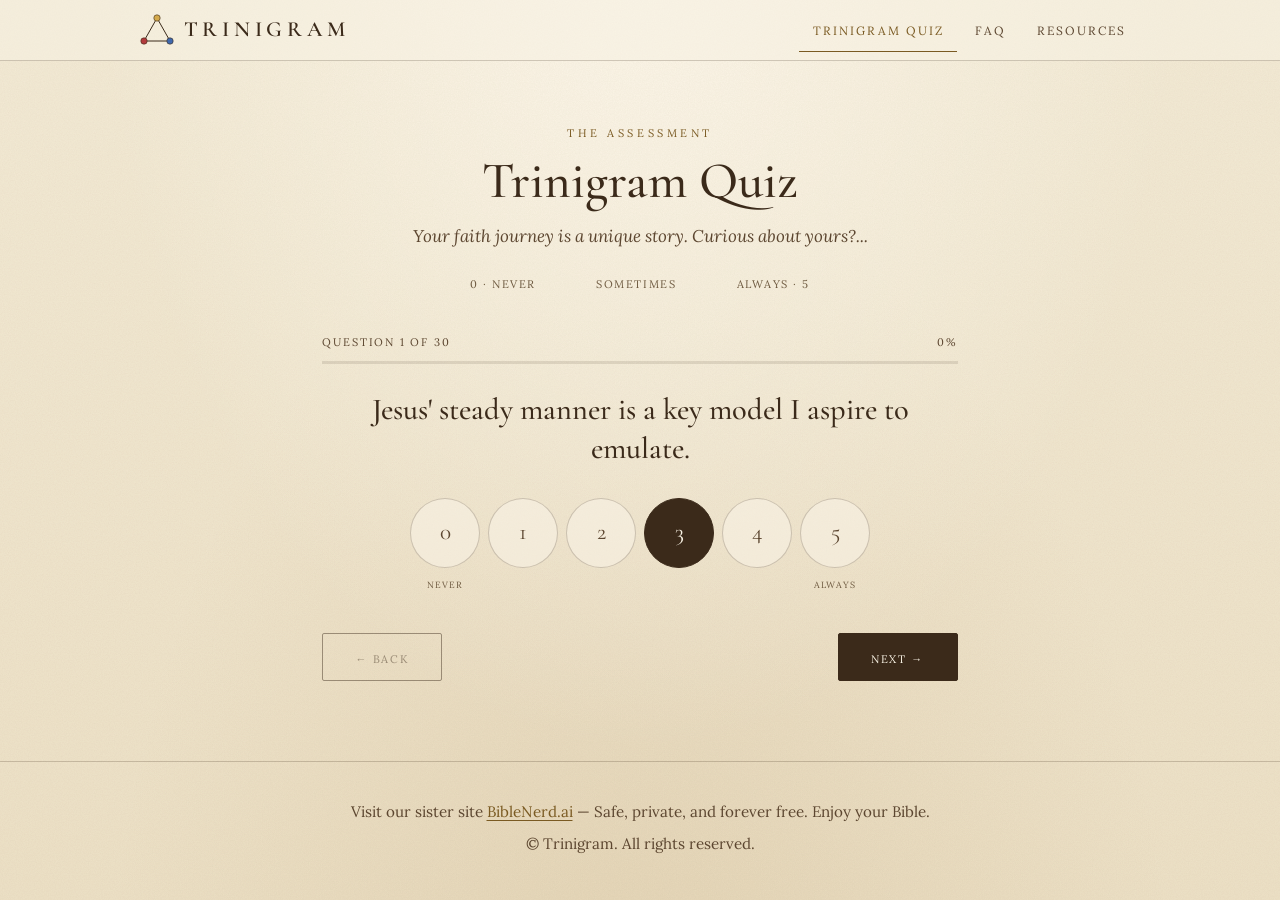
==== assessment/index.html @ 8eabbb0c "Quiet Manuscript static rebuild (preview, no CNAME yet)" ====
<!DOCTYPE html>
<html lang="en">
<head>
  <meta charset="UTF-8">
  <meta name="viewport" content="width=device-width, initial-scale=1.0">
  <meta name="referrer" content="no-referrer">
  <title>Trinigram Quiz</title>
  <meta name="description" content="Trinigram is a free, private, 5-minute quiz to explore your connections with Father, Son, and Spirit.">
  <link rel="preconnect" href="https://fonts.googleapis.com">
  <link rel="preconnect" href="https://fonts.gstatic.com" crossorigin>
  <link href="https://fonts.googleapis.com/css2?family=Cormorant+Garamond:ital,wght@0,400;0,500;0,600;1,400;1,500&family=Lora:ital,wght@0,400;0,500;0,600;1,400&display=swap" rel="stylesheet">
  <link rel="stylesheet" href="../css/style.css">
</head>
<body>
  <a class="skip-link" href="#main">Skip to content</a>
  <header class="site-header">
    <div class="bar">
      <a class="wordmark" href="../" aria-label="Trinigram home"><svg viewBox="0 0 34 32" aria-hidden="true" focusable="false">
  <polygon points="17,4 4,27 30,27" fill="none" stroke="#3b2a1a" stroke-width="1" stroke-linejoin="round"/>
  <circle cx="17" cy="4" r="3.2" fill="#d4a94a" stroke="#3b2a1a" stroke-width="0.6"/>
  <circle cx="4" cy="27" r="3.2" fill="#b23a3c" stroke="#3b2a1a" stroke-width="0.6"/>
  <circle cx="30" cy="27" r="3.2" fill="#3f68ad" stroke="#3b2a1a" stroke-width="0.6"/>
</svg><span>TRINIGRAM</span></a>
      <nav class="site-nav" aria-label="Main">
        <ul>
          <li><a href="../assessment/" aria-current="page">Trinigram Quiz</a></li>
          <li><a href="../dive-deeper/">FAQ</a></li>
          <li><a href="../books-articles/">Resources</a></li>
        </ul>
      </nav>
    </div>
  </header>
  <main id="main">
    <div class="column page-top">
      <div id="quiz-view">
        <span class="label">The Assessment</span>
        <h1>Trinigram Quiz</h1>
        <p class="lede">Your faith journey is a unique story. Curious about yours?...</p>
        <div class="scale-legend" aria-hidden="true"><span>0 · Never</span><span>Sometimes</span><span>Always · 5</span></div>

        <noscript><p class="center" style="margin-top:2rem">The quiz runs entirely in your browser and needs JavaScript turned on. Nothing is sent or stored.</p></noscript>

        <form id="quiz" class="hidden" novalidate>
          <div class="progress" aria-hidden="true">
            <div class="meta"><span id="progress-text">Question 1 of 30</span><span id="progress-pct">0%</span></div>
            <div class="track"><div class="fill" id="progress-fill" style="width:0%"></div></div>
          </div>
          <div id="live" class="sr-only" aria-live="polite" style="position:absolute;left:-9999px"></div>
          <fieldset class="question" id="question">
            <legend id="q-text" tabindex="-1"></legend>
            <div class="options" id="q-options"></div>
          </fieldset>
          <div class="quiz-nav">
            <button type="button" class="btn ghost" id="prev">← Back</button>
            <button type="button" class="btn" id="next">Next →</button>
          </div>
        </form>
      </div>

      <div id="results-view" class="hidden" tabindex="-1">
        <span class="label">Your Results</span>
        <h1>Your Trinigram Results</h1>

        <div class="ornament" aria-hidden="true"><span></span><span></span><span></span></div>

        <section aria-labelledby="r-balance">
          <h2 id="r-balance">Your Faith Balance</h2>
          <div id="results-venn"></div>
          <div class="bars">
            <div class="bar-row">
              <div class="bar-head"><span class="name t-g">Glory<span class="badge hidden" data-badge="glory"></span></span><span class="pct t-g" id="pct-glory"></span></div>
              <div class="bar-track"><div class="bar-fill g" id="bar-glory"></div></div>
              <p class="desc">Awareness of God's design</p>
            </div>
            <div class="bar-row">
              <div class="bar-head"><span class="name t-p">Pursuit<span class="badge hidden" data-badge="pursuit"></span></span><span class="pct t-p" id="pct-pursuit"></span></div>
              <div class="bar-track"><div class="bar-fill p" id="bar-pursuit"></div></div>
              <p class="desc">Following Jesus' example</p>
            </div>
            <div class="bar-row">
              <div class="bar-head"><span class="name t-a">Attunement<span class="badge hidden" data-badge="attunement"></span></span><span class="pct t-a" id="pct-attunement"></span></div>
              <div class="bar-track"><div class="bar-fill a" id="bar-attunement"></div></div>
              <p class="desc">Spirit's guidance awareness</p>
            </div>
          </div>
        </section>

        <div class="ornament" aria-hidden="true"><span></span><span></span><span></span></div>

        <section class="narrative" aria-labelledby="r-narr">
          <h2 id="r-narr">Your Faith Narrative</h2>
          <h3 class="t-g">Glory: Your Connection with the Father</h3>
          <p id="narr-glory"></p>
          <h3 class="t-p">Pursuit: Your Connection with Jesus</h3>
          <p id="narr-pursuit"></p>
          <h3 class="t-a">Attunement: Your Connection with the Spirit</h3>
          <p id="narr-attunement"></p>
        </section>

        <div class="ornament" aria-hidden="true"><span></span><span></span><span></span></div>

        <section aria-labelledby="r-thanks">
          <h2 id="r-thanks">Thank You for Participating!</h2>
          <p>Your Trinigram journey has just begun, and we're excited for the path ahead. Curious about what a balanced faith might look like? Scroll down and check out our "A Word About Balance" section.</p>
          <p>It's like a treasure map of spiritual growth—highlighting the keywords and nuances that can help you expand your awareness, deepen your connections, and navigate your unique faith journey with more intention and grace.</p>
          <div class="beta">
            <span class="caps">Beta Version</span>
            <p style="margin:0.4rem 0 0">Trinigram is currently in beta testing. We appreciate you trying out this early version. Personalized growth resources for each dimension are coming soon!</p>
          </div>
        </section>

        <div class="ornament" aria-hidden="true"><span></span><span></span><span></span></div>

        <section class="keywords" aria-labelledby="r-word">
          <h2 id="r-word">A Word About Balance</h2>
          <h3>The Interconnected Nature of Faith</h3>
          <p>Think of your faith journey not as separate lanes, but as a vibrant, interconnected ecosystem. Glory, Pursuit, and Attunement aren't isolated practices—they're deeply interwoven, each dimension enriching and informing the others.</p>
          <p>Like a living, breathing network, these practices create a multiplicity of spiritual experiences. When you deepen your awareness of God's design (Glory), it shapes how you follow Christ's example (Pursuit). As you tune into the Spirit's guidance (Attunement), it illuminates your understanding of both. They're not linear steps, but a dynamic, multidimensional dance—constantly moving, supporting, and revealing each other.</p>
          <p><em>This isn't about perfect balance, but about embracing the beautiful complexity of your spiritual landscape.</em></p>

          <h4 class="t-g">Glory: Recognizing the Father's Design</h4>
          <p class="sub">Your Expansion Playground</p>
          <p>Imagine walking through life with wonder-filled eyes. This is about seeing beauty in the everyday, celebrating creation's intricacy, and recognizing divine design in both grand landscapes and tiny moments.</p>
          <dl>
            <dt>Embrace More:</dt><dd>Wonder, Awe, Appreciation, Stewardship, Compassion, Gratitude, Reflection, Grace, Intentionality</dd>
            <dt>Gently Release:</dt><dd>Thanklessness, Ingratitude, Cynicism, Indifference, Criticism</dd>
          </dl>

          <h4 class="t-p">Pursuit: Following Christ's Example</h4>
          <p class="sub">Your Learning Studio</p>
          <p>This is about more than asking "What Would Jesus Do?" It's about deeply understanding Jesus's approach to life, relationships, and navigating complex human experiences.</p>
          <dl>
            <dt>Cultivate More:</dt><dd>Study, Example, Interactions, Mind of Christ, Contemplation, Wisdom, Humility, Gentleness, Intentionality, Compassionate Responses</dd>
            <dt>Gently Move Past:</dt><dd>Rigidity, Passivity, Inconsistency, Indecision, Superficial Engagement</dd>
          </dl>

          <h4 class="t-a">Attunement: Experiencing the Spirit's Guidance</h4>
          <p class="sub">Your Spiritual Listening Room</p>
          <p>This is about developing a sensitivity to divine whispers—learning to distinguish between noise and genuine spiritual guidance.</p>
          <dl>
            <dt>Amplify:</dt><dd>Awareness, Listening, Presence, Guidance, Peace, Discernment, Intuition, Alignment, Trust, Openness</dd>
            <dt>Gradually Soften:</dt><dd>Ego-centricity, Impulsiveness, Distraction, Busyness, Self-reliance</dd>
          </dl>

          <p class="closing">The Real Miracle? Balance isn't about perfection. It's about ongoing, graceful movement—expanding in some areas, gently releasing in others, always with compassion for yourself and others.</p>
        </section>

        <div class="ornament" aria-hidden="true"><span></span><span></span><span></span></div>

        <section class="center no-print" aria-labelledby="r-beta">
          <h2 id="r-beta">Beta Tester Feedback</h2>
          <p>Thank you for trying Trinigram! As a beta tester, your feedback is invaluable to us. Please take a moment to share your thoughts and help us improve.</p>
          <p><a class="btn ghost" href="https://forms.gle/3RPEUc8yTdZ2AuGF9" rel="noopener noreferrer">Give Feedback</a></p>
        </section>

        <div class="btn-row">
          <button type="button" class="btn ghost" id="retake">Retake Assessment</button>
          <button type="button" class="btn" id="print">Print Results</button>
          <button type="button" class="btn ghost" id="copy">Copy Summary</button>
        </div>
        <p class="center small no-print" id="status" role="status" aria-live="polite"></p>

        <div class="ornament" aria-hidden="true"><span></span><span></span><span></span></div>

        <section class="center no-print" aria-labelledby="r-faq">
          <h2 id="r-faq">Want to Understand Your Results Better?</h2>
          <p>Check out our FAQ to learn what your Trinigram balance means and how it shapes your faith journey.</p>
          <p><a class="btn" href="../dive-deeper/">View Frequently Asked Questions</a></p>
        </section>
      </div>
    </div>
  </main>
  <footer class="site-footer">
    <p>Visit our sister site <a href="https://biblenerd.ai/" rel="noopener noreferrer">BibleNerd.ai</a> — Safe, private, and forever free. Enjoy your Bible.</p>
    <p>© Trinigram. All rights reserved.</p>
  </footer>
  <script src="../js/quiz.js"></script>
</body>
</html>
---- css/style.css ----
/* Trinigram — "Quiet Manuscript"
   Static, no images, no tracking. Fonts: Google Fonts (Cormorant Garamond, Lora). */

:root {
  --parchment: #f4ebd6;
  --parchment-2: #ede1c6;
  --vellum: #f8f2e4;
  --ink: #3b2a1a;
  --ink-soft: #5c4630;
  --ink-faint: #6e5a40;
  --rule: rgba(59, 42, 26, 0.22);
  --rule-soft: rgba(59, 42, 26, 0.12);
  --gold: #7a5a22;        /* accent for text (AA on parchment) */

  /* Per-Person jewel tones: fills for diagrams, darker tones for labels */
  --glory-fill: #d4a94a;
  --pursuit-fill: #b23a3c;
  --attune-fill: #3f68ad;
  --glory-text: #7a5a22;
  --pursuit-text: #8a2226;
  --attune-text: #24427a;

  --column: 680px;
  --serif-display: "Cormorant Garamond", "Cormorant", Garamond, "EB Garamond", "Times New Roman", serif;
  --serif-body: "Lora", Georgia, "Times New Roman", serif;
}

*, *::before, *::after { box-sizing: border-box; }

html { -webkit-text-size-adjust: 100%; }

body {
  margin: 0;
  color: var(--ink);
  font-family: var(--serif-body);
  font-size: 1.0625rem;
  line-height: 1.75;
  background-color: var(--parchment);
  background-image:
    url("data:image/svg+xml;utf8,<svg xmlns='http://www.w3.org/2000/svg' width='220' height='220'><filter id='n'><feTurbulence type='fractalNoise' baseFrequency='0.85' numOctaves='3' stitchTiles='stitch'/><feColorMatrix values='0 0 0 0 0.23  0 0 0 0 0.16  0 0 0 0 0.10  0 0 0 0.07 0'/></filter><rect width='100%' height='100%' filter='url(%23n)'/></svg>"),
    radial-gradient(ellipse at 50% -10%, rgba(255, 250, 238, 0.85) 0%, rgba(255, 250, 238, 0) 60%),
    radial-gradient(ellipse at 50% 120%, rgba(160, 120, 60, 0.12) 0%, rgba(160, 120, 60, 0) 60%),
    linear-gradient(180deg, var(--parchment) 0%, var(--parchment-2) 100%);
  background-attachment: fixed;
  min-height: 100vh;
  display: flex;
  flex-direction: column;
}

a { color: var(--gold); text-decoration-thickness: 1px; text-underline-offset: 3px; }
a:hover { color: var(--ink); }
a:focus-visible, button:focus-visible, input:focus-visible + .opt-face, .btn:focus-visible {
  outline: 2px solid var(--gold);
  outline-offset: 3px;
}

.skip-link {
  position: absolute; left: -999px; top: 0;
  background: var(--vellum); color: var(--ink); padding: 0.5rem 1rem; z-index: 10;
}
.skip-link:focus { left: 1rem; top: 1rem; }

/* ---------- Header / nav ---------- */
.site-header {
  border-bottom: 1px solid var(--rule);
  background: rgba(248, 242, 228, 0.55);
}
.site-header .bar {
  max-width: 1040px;
  margin: 0 auto;
  padding: 0.5rem 1.25rem;
  display: flex;
  align-items: center;
  justify-content: space-between;
  gap: 0.75rem;
  flex-wrap: wrap;
}
.wordmark {
  display: inline-flex; align-items: center; gap: 0.6rem;
  min-height: 44px;
  color: var(--ink); text-decoration: none;
  font-family: var(--serif-display);
  font-weight: 600;
  font-size: 1.35rem;
  letter-spacing: 0.22em;
}
.wordmark:hover { color: var(--ink); }
.wordmark svg { width: 34px; height: 32px; flex: none; }

.site-nav ul { list-style: none; margin: 0; padding: 0; display: flex; flex-wrap: wrap; gap: 0.25rem; }
.site-nav a {
  display: inline-flex; align-items: center;
  min-height: 44px; padding: 0 0.85rem;
  font-variant-caps: all-small-caps;
  font-family: var(--serif-body);
  letter-spacing: 0.12em;
  font-size: 1.05rem;
  color: var(--ink-soft);
  text-decoration: none;
  border-bottom: 1px solid transparent;
}
.site-nav a:hover { color: var(--ink); border-bottom-color: var(--gold); }
.site-nav a[aria-current="page"] { color: var(--gold); border-bottom-color: var(--gold); }

@media (max-width: 560px) {
  .site-header .bar { justify-content: center; }
  .site-nav ul { justify-content: center; }
  .site-nav a { padding: 0 0.6rem; }
}

/* ---------- Layout ---------- */
main { flex: 1 0 auto; }
.column {
  max-width: var(--column);
  margin: 0 auto;
  padding: 0 1.4rem;
}
.page-top { padding-top: 3.5rem; }

h1, h2, h3, h4 {
  font-family: var(--serif-display);
  font-weight: 600;
  color: var(--ink);
  line-height: 1.2;
}
h1 { font-size: clamp(2.3rem, 6vw, 3.2rem); margin: 0 0 0.6rem; text-align: center; font-weight: 500; }
h2 { font-size: clamp(1.9rem, 4.6vw, 2.4rem); margin: 0 0 1.2rem; text-align: center; font-weight: 500; }
h3 { font-size: 1.5rem; margin: 2rem 0 0.6rem; }
h4 { font-size: 1.25rem; margin: 1.4rem 0 0.3rem; }
p { margin: 0 0 1.1rem; }

.label, .chapter {
  display: block;
  text-align: center;
  font-variant-caps: all-small-caps;
  letter-spacing: 0.22em;
  font-size: 1rem;
  color: var(--gold);
  margin-bottom: 0.4rem;
}
.lede { text-align: center; font-style: italic; color: var(--ink-soft); }
.center { text-align: center; }
.small { font-size: 0.92rem; color: var(--ink-faint); }
.accent { color: var(--gold); }
.caps { font-variant-caps: all-small-caps; letter-spacing: 0.08em; }

.section { padding: 1.5rem 0 1rem; }

/* Ornament between sections */
.ornament {
  display: flex; align-items: center; justify-content: center; gap: 0.9rem;
  margin: 3.2rem auto;
  max-width: 260px;
}
.ornament::before, .ornament::after {
  content: ""; flex: 1; height: 1px; background: var(--rule);
}
.ornament span {
  width: 5px; height: 5px; border-radius: 50%; background: var(--gold); opacity: 0.8;
  display: inline-block; margin: 0 2px;
}
.ornament span:nth-child(2) { width: 7px; height: 7px; transform: rotate(45deg); border-radius: 1px; }

/* Drop cap */
.dropcap::first-letter {
  float: left;
  font-family: var(--serif-display);
  font-weight: 600;
  font-size: 4.6em;
  line-height: 0.82;
  padding: 0.06em 0.1em 0 0;
  color: var(--gold);
}

/* Hero */
.hero { text-align: center; padding: 4.5rem 0 1rem; }
.hero h1 { font-size: clamp(2.4rem, 7vw, 3.6rem); }
.hero h1 .accent { font-style: italic; }
.hero .sub { font-style: italic; color: var(--ink-soft); margin-bottom: 1.6rem; }
.hero .fine { font-size: 0.92rem; color: var(--ink-faint); margin-top: 1.2rem; }
.hero .mark { width: 120px; height: 110px; margin: 0 auto 1.4rem; display: block; }

/* Buttons */
.btn {
  display: inline-flex; align-items: center; justify-content: center;
  min-height: 48px; padding: 0.6rem 1.6rem;
  font-family: var(--serif-body);
  font-size: 1rem;
  letter-spacing: 0.1em;
  font-variant-caps: all-small-caps;
  text-decoration: none;
  color: var(--vellum);
  background: var(--ink);
  border: 1px solid var(--ink);
  border-radius: 2px;
  cursor: pointer;
  transition: background 0.2s, color 0.2s;
}
.btn:hover { background: var(--gold); border-color: var(--gold); color: var(--vellum); }
.btn.ghost { background: transparent; color: var(--ink); }
.btn.ghost:hover { background: rgba(122, 90, 34, 0.08); color: var(--ink); border-color: var(--gold); }
.btn[disabled] { opacity: 0.45; cursor: not-allowed; }
.btn-row { display: flex; flex-wrap: wrap; gap: 0.75rem; justify-content: center; margin: 1.5rem 0; }

/* Living by Design list */
.persons { list-style: none; padding: 0; margin: 1.6rem 0; }
.persons li { padding: 0.9rem 0 0.9rem 1.6rem; border-top: 1px solid var(--rule-soft); position: relative; }
.persons li:last-child { border-bottom: 1px solid var(--rule-soft); }
.persons li::before {
  content: ""; position: absolute; left: 0; top: 1.45rem; width: 9px; height: 9px; border-radius: 50%;
}
.persons .g::before { background: var(--glory-fill); }
.persons .p::before { background: var(--pursuit-fill); }
.persons .a::before { background: var(--attune-fill); }
.persons strong { font-family: var(--serif-display); font-size: 1.25rem; font-weight: 600; display: block; }

.t-g { color: var(--glory-text); }
.t-p { color: var(--pursuit-text); }
.t-a { color: var(--attune-text); }
.t-g, .t-p, .t-a { font-weight: 600; }

/* Journey panels */
.journey { display: grid; grid-template-columns: 1fr 1fr; gap: 1.5rem; margin-top: 1.5rem; }
.panel {
  text-align: center;
  padding: 1.4rem 1.1rem 1.2rem;
  border-top: 1px solid var(--rule);
  border-bottom: 1px solid var(--rule);
}
.panel .label { margin-bottom: 0.8rem; }
.panel svg { width: 100%; max-width: 240px; height: auto; display: block; margin: 0 auto 0.8rem; }
.panel p { font-size: 0.97rem; color: var(--ink-soft); margin: 0; }
@media (max-width: 600px) { .journey { grid-template-columns: 1fr; } }

/* Roman-numeral list */
.numerals { list-style: none; counter-reset: rn; padding: 0; margin: 1.6rem 0; }
.numerals li {
  counter-increment: rn;
  display: flex; gap: 1.1rem; align-items: baseline;
  padding: 0.7rem 0;
  border-top: 1px solid var(--rule-soft);
}
.numerals li:last-child { border-bottom: 1px solid var(--rule-soft); }
.numerals li::before {
  content: counter(rn, lower-roman) ".";
  font-family: var(--serif-display);
  font-style: italic;
  font-size: 1.3rem;
  color: var(--gold);
  min-width: 2.2rem;
  text-align: right;
}

/* Footer */
.site-footer {
  margin-top: 5rem;
  border-top: 1px solid var(--rule);
  padding: 2rem 1.4rem 2.4rem;
  text-align: center;
  font-size: 0.95rem;
  color: var(--ink-soft);
}
.site-footer p { margin: 0.3rem 0; }

/* ---------- FAQ ---------- */
.faq h2 { margin-top: 0.5rem; }
.faq h3 { color: var(--ink); }
.faq ul, .faq ol { padding-left: 1.4rem; }
.faq li { margin-bottom: 0.3rem; }
.faq dl { margin: 0 0 1rem; }
.faq dt { font-family: var(--serif-display); font-weight: 600; font-size: 1.2rem; color: var(--gold); margin-top: 0.9rem; }
.faq dd { margin: 0.1rem 0 0; }
.pair { display: grid; grid-template-columns: 1fr 1fr; gap: 1rem; margin: 0.6rem 0 1rem; }
.pair .caps { color: var(--gold); display: block; }
@media (max-width: 520px) { .pair { grid-template-columns: 1fr; } }
.footlinks { text-align: center; font-size: 0.95rem; margin-top: 2.5rem; }

/* ---------- Resources ---------- */
.res-cat { margin-top: 1rem; }
.res-cat h2 { display: flex; align-items: center; justify-content: center; gap: 0.6rem; }
.res-cat h2 .dot { width: 10px; height: 10px; border-radius: 50%; display: inline-block; }
.res-list { list-style: none; padding: 0; margin: 0; }
.res-list li { padding: 0.8rem 0; border-top: 1px solid var(--rule-soft); }
.res-list li:last-child { border-bottom: 1px solid var(--rule-soft); }
.res-list .type {
  font-variant-caps: all-small-caps; letter-spacing: 0.12em; font-size: 0.9rem; color: var(--ink-faint);
  margin-right: 0.5rem;
}
.res-list a { text-decoration: none; color: var(--ink); }
.res-list a:hover { color: var(--gold); text-decoration: underline; }
.res-list .added { display: block; font-size: 0.88rem; color: var(--ink-faint); }
.empty { text-align: center; font-style: italic; color: var(--ink-faint); }

/* ---------- Quiz ---------- */
.scale-legend {
  display: flex; justify-content: space-between; max-width: 340px; margin: 0.5rem auto 0;
  font-variant-caps: all-small-caps; letter-spacing: 0.1em; color: var(--ink-faint); font-size: 0.95rem;
}
.progress { margin: 2rem 0 1.6rem; }
.progress .meta { display: flex; justify-content: space-between; font-variant-caps: all-small-caps; letter-spacing: 0.12em; color: var(--ink-soft); font-size: 0.95rem; }
.progress .track { height: 3px; background: var(--rule-soft); margin-top: 0.4rem; position: relative; }
.progress .fill { position: absolute; left: 0; top: 0; bottom: 0; background: var(--gold); transition: width 0.3s ease; }

.question { border: 0; margin: 0; padding: 0; min-width: 0; }
.question legend {
  font-family: var(--serif-display);
  font-size: clamp(1.5rem, 4vw, 1.9rem);
  line-height: 1.3;
  font-weight: 500;
  text-align: center;
  padding: 0;
  margin: 0 auto 1.8rem;
}
.options { display: grid; grid-template-columns: repeat(6, 1fr); gap: 0.5rem; max-width: 460px; margin: 0 auto; }
.opt { position: relative; display: block; }
.opt input { position: absolute; opacity: 0; width: 1px; height: 1px; }
.opt-face {
  display: flex; flex-direction: column; align-items: center; justify-content: center;
  min-height: 56px; min-width: 44px;
  border: 1px solid var(--rule);
  border-radius: 50%;
  aspect-ratio: 1 / 1;
  font-family: var(--serif-display);
  font-size: 1.45rem;
  color: var(--ink-soft);
  background: rgba(248, 242, 228, 0.6);
  cursor: pointer;
  transition: border-color 0.15s, background 0.15s, color 0.15s;
}
.opt:hover .opt-face { border-color: var(--gold); }
.opt input:checked + .opt-face { background: var(--ink); color: var(--vellum); border-color: var(--ink); }
.opt input:focus-visible + .opt-face { outline: 2px solid var(--gold); outline-offset: 3px; }
.opt-caption { display: block; text-align: center; font-size: 0.8rem; color: var(--ink-faint); margin-top: 0.3rem; font-variant-caps: all-small-caps; letter-spacing: 0.08em; }
.quiz-nav { display: flex; justify-content: space-between; gap: 0.75rem; margin-top: 2.4rem; }
.quiz-nav .btn { min-width: 120px; }
@media (max-width: 420px) {
  .options { gap: 0.3rem; }
  .opt-face { font-size: 1.2rem; min-height: 46px; }
}

/* Results */
.results-venn { display: block; width: 100%; max-width: 340px; height: auto; margin: 0.5rem auto 1.5rem; }
.bars { margin: 1rem 0 0.5rem; }
.bar-row { padding: 0.8rem 0; border-top: 1px solid var(--rule-soft); }
.bar-row:last-child { border-bottom: 1px solid var(--rule-soft); }
.bar-head { display: flex; justify-content: space-between; align-items: baseline; gap: 0.5rem; }
.bar-head .name { font-family: var(--serif-display); font-size: 1.35rem; font-weight: 600; }
.bar-head .pct { font-family: var(--serif-display); font-size: 1.5rem; }
.badge { font-variant-caps: all-small-caps; letter-spacing: 0.12em; font-size: 0.85rem; color: var(--ink-soft); border: 1px solid var(--rule); padding: 0 0.5rem; margin-left: 0.5rem; vertical-align: middle; }
.bar-track { height: 6px; background: var(--rule-soft); margin: 0.35rem 0 0.3rem; }
.bar-fill { height: 100%; }
.bar-fill.g { background: var(--glory-fill); }
.bar-fill.p { background: var(--pursuit-fill); }
.bar-fill.a { background: var(--attune-fill); }
.bar-row .desc { font-size: 0.95rem; color: var(--ink-soft); margin: 0; }

.narrative h3 { font-size: 1.35rem; margin-top: 1.6rem; }
.keywords h4 { font-size: 1.3rem; }
.keywords .sub { font-style: italic; color: var(--ink-faint); margin-top: -0.2rem; }
.keywords dt { font-variant-caps: all-small-caps; letter-spacing: 0.1em; color: var(--gold); margin-top: 0.4rem; }
.keywords dd { margin: 0 0 0.4rem; }
.beta { text-align: center; border-top: 1px solid var(--rule); border-bottom: 1px solid var(--rule); padding: 1rem 0; margin: 1.5rem 0; }
.beta .caps { color: var(--gold); letter-spacing: 0.2em; }
.closing { font-style: italic; text-align: center; }

.hidden { display: none !important; }

@media print {
  .site-header, .site-footer, .btn-row, .no-print { display: none !important; }
  body { background: #fff; }
}

@media (prefers-reduced-motion: reduce) {
  * { transition: none !important; }
}
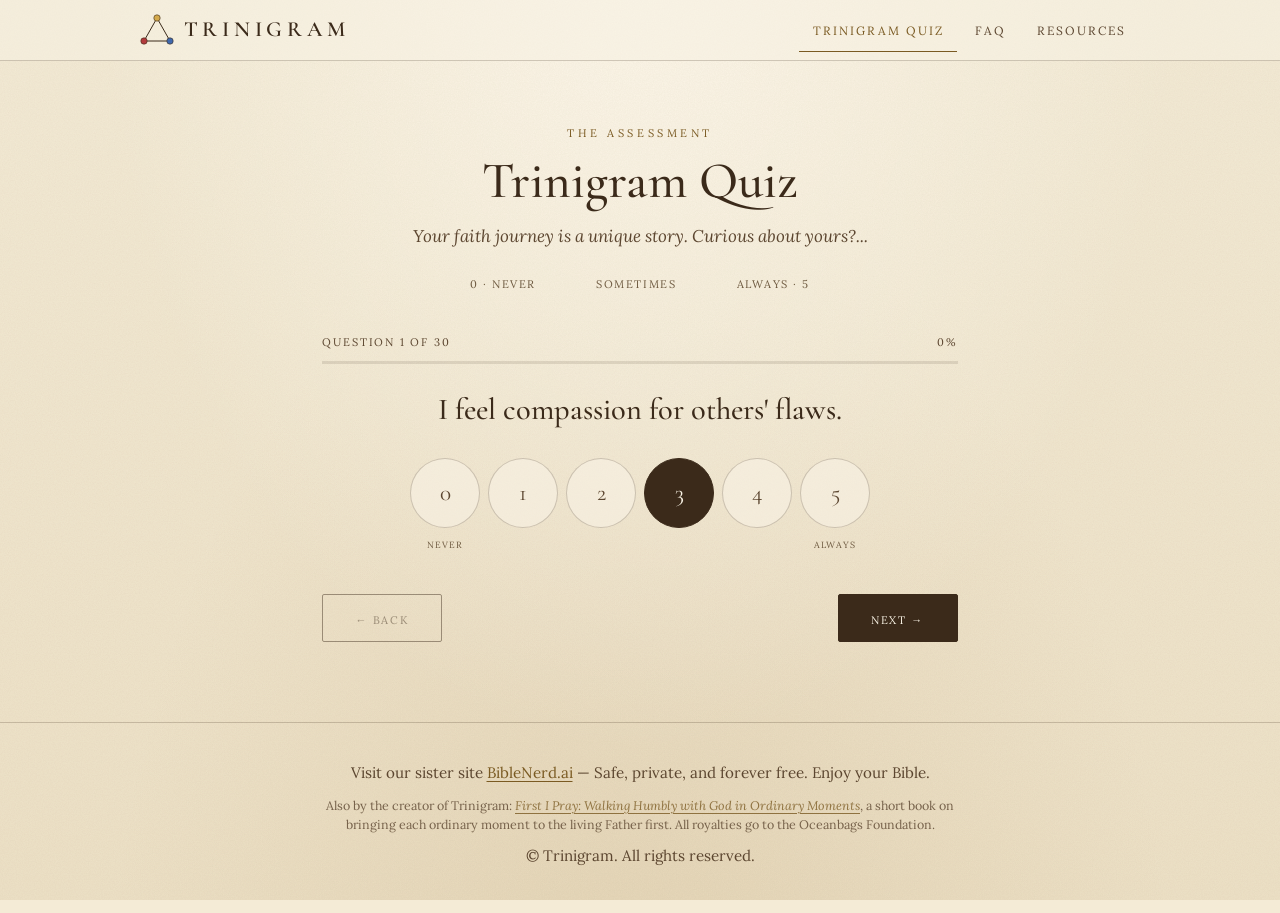
==== commit 3b26bb58: "Footer: fine-print note about First I Pray" ====
--- a/assessment/index.html
+++ b/assessment/index.html
@@ -172,6 +172,7 @@
   </main>
   <footer class="site-footer">
     <p>Visit our sister site <a href="https://biblenerd.ai/" rel="noopener noreferrer">BibleNerd.ai</a> — Safe, private, and forever free. Enjoy your Bible.</p>
+    <p class="fine-print">Also by the creator of Trinigram: <a href="https://firstipray.com/" rel="noopener noreferrer"><em>First I Pray: Walking Humbly with God in Ordinary Moments</em></a>, a short book on bringing each ordinary moment to the living Father first. All royalties go to the Oceanbags Foundation.</p>
     <p>© Trinigram. All rights reserved.</p>
   </footer>
   <script src="../js/quiz.js"></script>
--- a/css/style.css
+++ b/css/style.css
@@ -261,6 +261,7 @@
   color: var(--ink-soft);
 }
 .site-footer p { margin: 0.3rem 0; }
+.site-footer .fine-print { font-size: 0.78rem; line-height: 1.5; opacity: 0.8; max-width: 40rem; margin: 0.6rem auto; }
 
 /* ---------- FAQ ---------- */
 .faq h2 { margin-top: 0.5rem; }
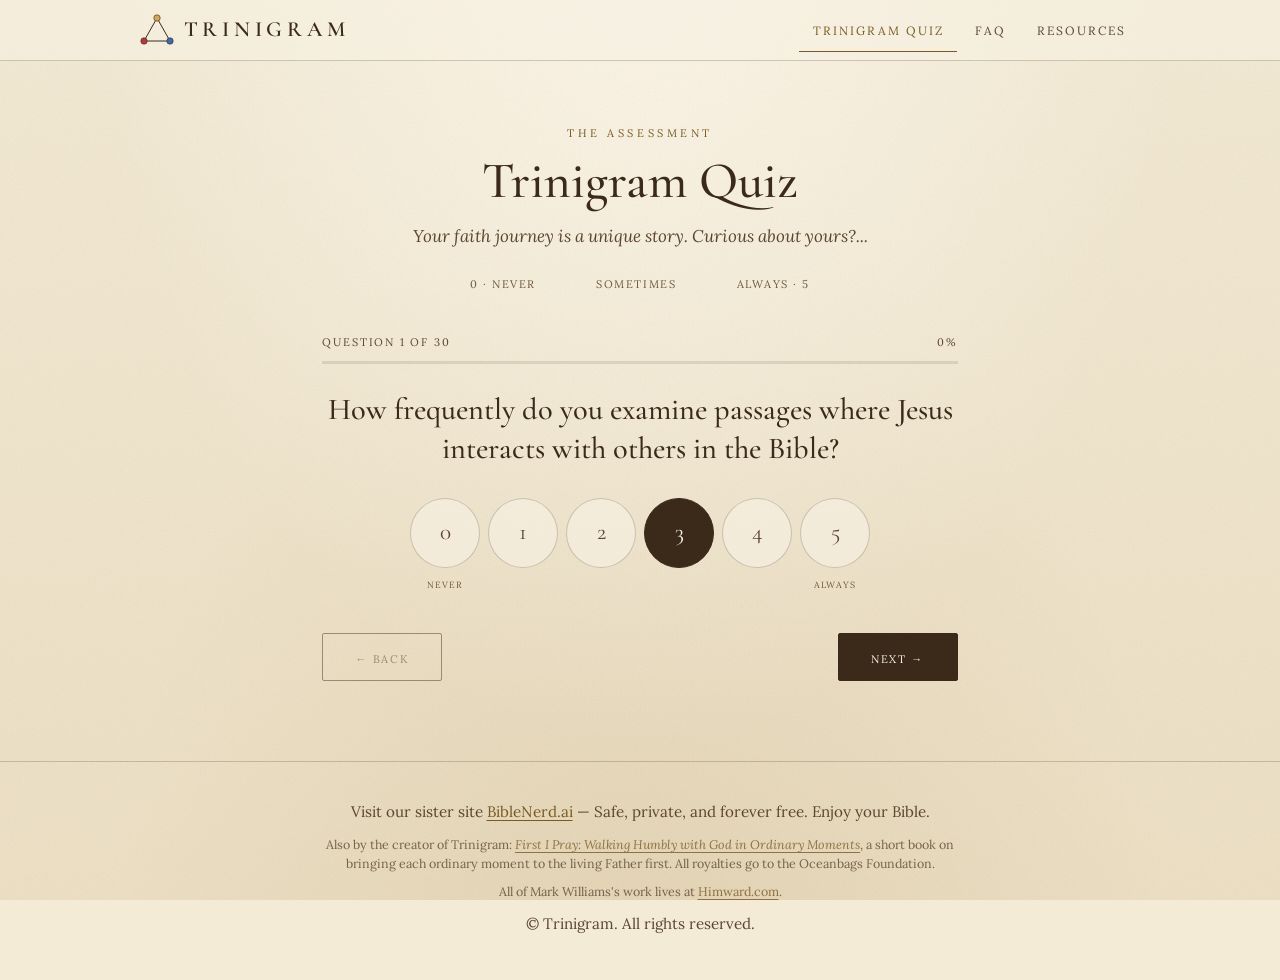
==== commit d0ae7d36: "Footer: link to Himward.com" ====
--- a/assessment/index.html
+++ b/assessment/index.html
@@ -173,6 +173,7 @@
   <footer class="site-footer">
     <p>Visit our sister site <a href="https://biblenerd.ai/" rel="noopener noreferrer">BibleNerd.ai</a> — Safe, private, and forever free. Enjoy your Bible.</p>
     <p class="fine-print">Also by the creator of Trinigram: <a href="https://firstipray.com/" rel="noopener noreferrer"><em>First I Pray: Walking Humbly with God in Ordinary Moments</em></a>, a short book on bringing each ordinary moment to the living Father first. All royalties go to the Oceanbags Foundation.</p>
+    <p class="fine-print">All of Mark Williams's work lives at <a href="https://himward.com/" rel="noopener noreferrer">Himward.com</a>.</p>
     <p>© Trinigram. All rights reserved.</p>
   </footer>
   <script src="../js/quiz.js"></script>
